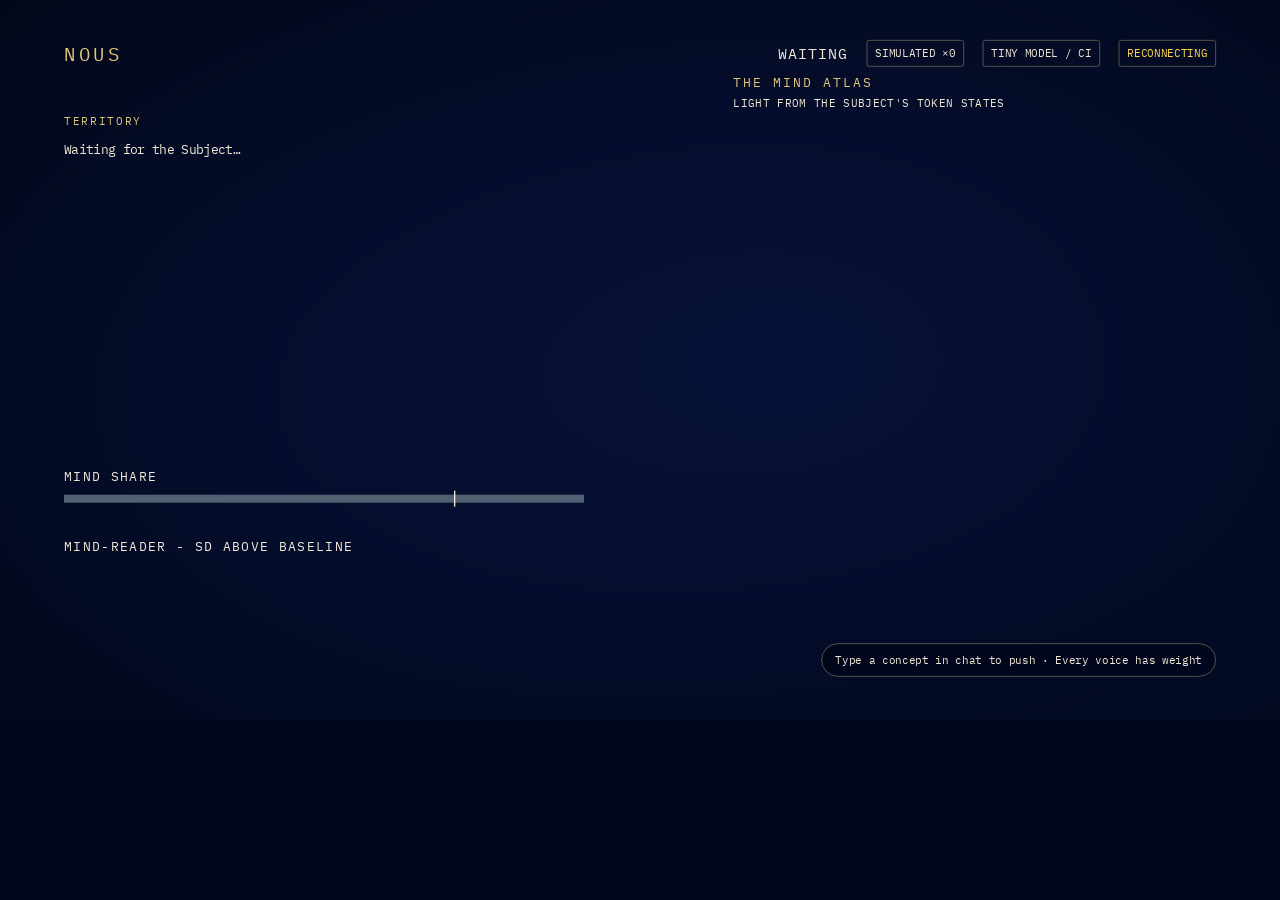
==== src/nous/overlay/index.html @ 226f7d2a "M-backend: rename project and package to NOUS" ====
<!doctype html>
<html lang="en"><head><meta charset="utf-8"><meta name="viewport" content="width=device-width,initial-scale=1"><link rel="icon" href="data:,"><title>NOUS · Mind Atlas</title><link rel="stylesheet" href="style.css"><script defer src="atlas.js"></script><script defer src="app.js"></script></head>
<body><main id="stage" aria-label="NOUS live view">
<canvas id="atlas-field" aria-label="Measured concept field"></canvas><canvas id="atlas-fx" aria-label="Token currents and concept stars"></canvas><div class="scrim left"></div><div class="scrim top"></div><div class="scrim bottom"></div>
<header><span class="brand">NOUS</span><span id="mode">WAITING</span><span id="source">SIMULATED ×0</span><span id="sim-source" hidden></span><span id="quality">TINY MODEL / CI</span><span id="connection" hidden>RECONNECTING</span></header>
<section id="hero"><div class="eyebrow"><span id="colour-label">territory</span><span id="panel-label"></span><span id="immune-chip" hidden>IMMUNE ON</span><span id="tamper" hidden>NEUTRALISED</span></div><div id="prompt">Waiting for the Subject…</div><div id="answer" aria-live="polite"></div><div id="history" aria-label="Last three answers"></div></section>
<section id="mind-share"><h2>MIND SHARE</h2><div id="share-bar"><i></i></div><div id="share-legend"></div></section>
<section id="mind-reader"><h2>MIND-READER - SD ABOVE BASELINE</h2><canvas id="reader" width="780" height="200" aria-label="Last sixty token measurements"></canvas><div id="ridge-labels"></div></section>
<aside id="sky-caption">THE MIND ATLAS<span>LIGHT FROM THE SUBJECT'S TOKEN STATES</span></aside><div id="reveal" hidden></div><div id="mode-caption" hidden></div><div id="pushes"></div><div id="instruction">Type a concept in chat to push · Every voice has weight</div><div id="scoreboard"></div>
<aside id="mvp" hidden aria-label="Round MVP"></aside></main></body></html>
---- src/nous/overlay/style.css ----
@font-face{font-family:Cormorant;src:url('fonts/CormorantGaramond.ttf') format('truetype');font-weight:300 700;font-display:block}
@font-face{font-family:Plex;src:url('fonts/IBMPlexMono.ttf') format('truetype');font-display:block}
:root{color-scheme:dark;--paper:#F1E9D6;--gold:#E1C679;--ground:#02061D}*{box-sizing:border-box}html,body{margin:0;width:100%;height:100%;overflow:hidden;background:var(--ground);color:var(--paper);font:20px Plex,monospace}body.transparent,body.transparent #stage{background:transparent}html:has(body.transparent){background:transparent}#stage{width: 1920px;height: 1080px;position:absolute;transform-origin:top left;background:var(--ground);overflow:hidden}canvas{display:block}#atlas-field,#atlas-fx{position:absolute;inset:0;width:1920px;height:1080px}#atlas-fx{pointer-events:none}.scrim{position:absolute;pointer-events:none;display:none}.transparent .scrim{display:block}.left{inset:0 auto 0 0;width:980px;background:linear-gradient(90deg,rgba(2,6,29,.96) 15%,rgba(2,6,29,.88) 80%,transparent)}.top{inset:0 0 auto;height:300px;background:linear-gradient(rgba(2,6,29,.8),transparent)}.bottom{inset:auto 0 0;height:260px;background:linear-gradient(transparent,rgba(2,6,29,.85))}header{position:absolute;left:96px;right:96px;top:57px;display:flex;align-items:center;gap:28px;height:46px;letter-spacing:2px;font-size:19px}.brand{font-size:28px;letter-spacing:5px;color:var(--gold);margin-right:auto}#mode{font-size:22px}#source,#sim-source,#quality,#connection{padding:8px 12px;border:1px solid #7d775c;border-radius:4px;letter-spacing:0;font-size:17px}#connection{color:#FFD54A}#hero{position:absolute;left:96px;top:168px;width:780px;height:520px}.eyebrow{display:flex;gap:20px;color:var(--gold);font-size:17px;line-height:28px}#colour-label{text-transform:uppercase;letter-spacing:3px}#prompt{font-size:19px;line-height:27px;margin:15px 0 12px;color:var(--paper)}#answer{height:392px;overflow:auto;scrollbar-width:none;font:500 56px/1.17 Cormorant,serif;white-space:pre-wrap;overflow-wrap:break-word;padding:8px 0 12px;text-shadow:0 2px 8px #02061D}#answer.scrolled{mask-image:linear-gradient(transparent 0,transparent 29%,#000 41%)}#answer span{opacity:1;text-decoration-thickness:2px;text-underline-offset:7px}#history{position:absolute;left:810px;top:0;width:245px;display:flex;flex-direction:column;gap:24px;max-height:500px;overflow:auto;scrollbar-width:none}#history article{font:20px/1.2 Cormorant,serif;opacity:.72;padding-left:14px;border-left:1px solid #7d775c}#history article b{display:block;font:17px Plex;margin-bottom:8px;color:var(--gold)}h2{font:20px Plex;letter-spacing:2px;margin:0 0 14px;line-height:28px}#mind-share{position:absolute;left:96px;top:700px;width:780px}#share-bar{height:12px;display:flex;position:relative;background:#526074}#share-bar>span{height:100%}#share-bar i{position:absolute;left:75%;height:24px;top:-6px;border-left:2px solid var(--paper);z-index:1}#share-legend{display:flex;flex-wrap:wrap;gap:8px 22px;margin-top:14px}#share-legend span{font-size:17px;line-height:23px;white-space:nowrap;max-width:100%;color:var(--paper)}#share-legend b{font-weight:400}#mind-reader{position:absolute;left:96px;top:806px;width:780px}#mind-reader h2{white-space:nowrap}#reader{position:absolute;left:0;top:35px;width:780px;height:200px}#ridge-labels{position:absolute;left:530px;top:35px;width:250px}.ridge-label{height:36px;white-space:nowrap;font-size:17px;line-height:18px;background:#02061D;padding-left:8px}.ridge-label small{font:17px Plex;display:block;opacity:.8}#sky-caption{position:absolute;left:1100px;top:112px;font:19px Plex;letter-spacing:4px;color:var(--gold)}#sky-caption span{display:block;margin-top:8px;letter-spacing:1px;font-size:17px;color:var(--paper)}#pushes{position:absolute;left:1120px;right:96px;bottom:120px;font-size:17px;line-height:26px;color:var(--paper)}#instruction{position:absolute;right:96px;bottom:65px;padding:13px 20px;border:1px solid #7d775c;border-radius:30px;font-size:17px;background:#02061De8}#scoreboard{position:absolute;left:1120px;top:255px;max-width:650px;font-size:20px;line-height:30px}#reveal{position:absolute;left:930px;top:450px;width:900px;text-align:center;font:500 150px/.95 Cormorant;color:var(--paper);text-shadow:0 0 45px #E1C679}#mode-caption{position:absolute;left:920px;top:450px;width:950px;text-align:center;font:500 100px Cormorant;letter-spacing:6px}#tamper{color:#7CD0EE}body.transparent #stage{color:var(--paper);text-shadow:0 2px 8px #02061D}body.blind #sky-caption{opacity:0}body.blind #share-legend{visibility:hidden}body.blind #history{visibility:hidden}
/* The shared clock advances the 120ms word reveal and 600ms Mind Share tween. */
@media(prefers-reduced-motion:reduce){*{scroll-behavior:auto!important;animation:none!important;transition:none!important}}

#answer.thinking:empty::before{content:'thinking…';font:20px Plex;opacity:.75}

#mvp{position:absolute;left:1120px;top:275px;max-width:680px;padding:18px 24px;background:#02061Dee;border:1px solid #E1C679;color:#F1E9D6;font:24px/1.4 Plex}
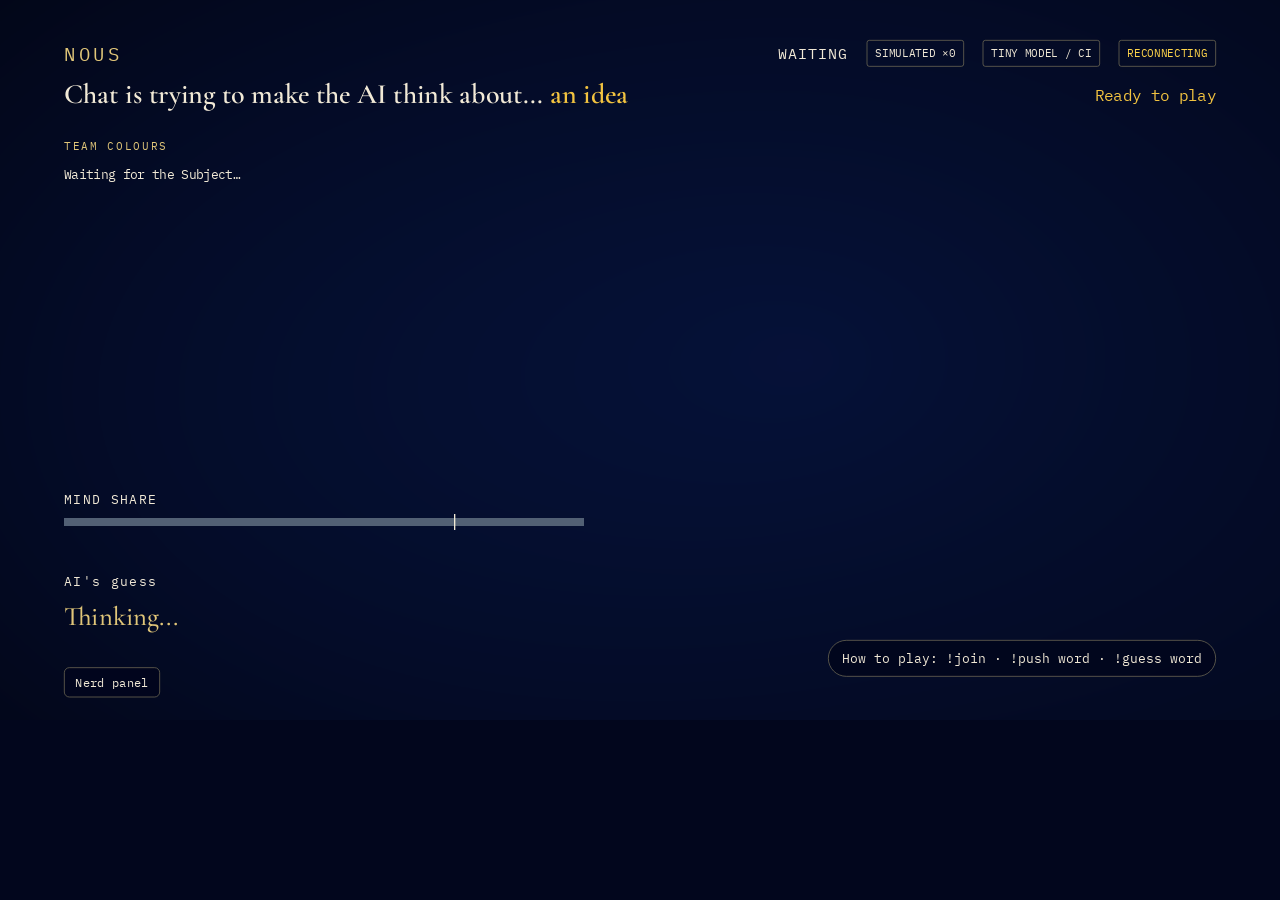
==== commit b884aef8: "M-easy: make rounds readable and finish the private first-run flow" ====
--- a/src/nous/overlay/index.html
+++ b/src/nous/overlay/index.html
@@ -1,10 +1,12 @@
 <!doctype html>
 <html lang="en"><head><meta charset="utf-8"><meta name="viewport" content="width=device-width,initial-scale=1"><link rel="icon" href="data:,"><title>NOUS · Mind Atlas</title><link rel="stylesheet" href="style.css"><script defer src="atlas.js"></script><script defer src="app.js"></script></head>
 <body><main id="stage" aria-label="NOUS live view">
-<canvas id="atlas-field" aria-label="Measured concept field"></canvas><canvas id="atlas-fx" aria-label="Token currents and concept stars"></canvas><div class="scrim left"></div><div class="scrim top"></div><div class="scrim bottom"></div>
+<canvas id="atlas-field" aria-label="AI thoughts"></canvas><canvas id="atlas-fx" aria-label="Team ideas in the night sky"></canvas><div class="scrim left"></div><div class="scrim top"></div><div class="scrim bottom"></div>
 <header><span class="brand">NOUS</span><span id="mode">WAITING</span><span id="source">SIMULATED ×0</span><span id="sim-source" hidden></span><span id="quality">TINY MODEL / CI</span><span id="connection" hidden>RECONNECTING</span></header>
-<section id="hero"><div class="eyebrow"><span id="colour-label">territory</span><span id="panel-label"></span><span id="immune-chip" hidden>IMMUNE ON</span><span id="tamper" hidden>NEUTRALISED</span></div><div id="prompt">Waiting for the Subject…</div><div id="answer" aria-live="polite"></div><div id="history" aria-label="Last three answers"></div></section>
+<div id="round-headline" aria-live="polite">Chat is trying to make the AI think about... <span id="target-word">an idea</span></div><div id="countdown" role="timer">Ready to play</div>
+<section id="hero"><div class="eyebrow"><span id="colour-label">Team colours</span><span id="panel-label"></span><span id="immune-chip" hidden>Defence on</span><span id="tamper" hidden>Tamper alarm</span></div><div id="prompt">Waiting for the Subject…</div><div id="answer" aria-live="polite"></div><div id="history" aria-label="Last three answers"></div></section>
 <section id="mind-share"><h2>MIND SHARE</h2><div id="share-bar"><i></i></div><div id="share-legend"></div></section>
-<section id="mind-reader"><h2>MIND-READER - SD ABOVE BASELINE</h2><canvas id="reader" width="780" height="200" aria-label="Last sixty token measurements"></canvas><div id="ridge-labels"></div></section>
-<aside id="sky-caption">THE MIND ATLAS<span>LIGHT FROM THE SUBJECT'S TOKEN STATES</span></aside><div id="reveal" hidden></div><div id="mode-caption" hidden></div><div id="pushes"></div><div id="instruction">Type a concept in chat to push · Every voice has weight</div><div id="scoreboard"></div>
+<section id="simple-reader"><h2>AI's guess</h2><p id="ai-guess">Thinking...</p></section>
+<details id="nerd"><summary>Nerd panel</summary><div id="nerd-content"><p id="nerd-values">Waiting for a round.</p><section id="mind-reader"><h2>MIND-READER - SD ABOVE BASELINE</h2><canvas id="reader" width="780" height="200" aria-label="Mind-Reader history"></canvas><div id="ridge-labels"></div></section></div></details>
+<aside id="sky-caption">THE MIND ATLAS<span>LIGHT FROM THE SUBJECT'S TOKEN STATES</span></aside><div id="reveal" hidden></div><div id="winner" hidden></div><div id="mode-caption" hidden></div><div id="pushes"></div><div id="instruction">How to play: !join · !push word · !guess word</div><div id="scoreboard"></div>
 <aside id="mvp" hidden aria-label="Round MVP"></aside></main></body></html>
--- a/src/nous/overlay/style.css
+++ b/src/nous/overlay/style.css
@@ -7,3 +7,5 @@
 #answer.thinking:empty::before{content:'thinking…';font:20px Plex;opacity:.75}
 
 #mvp{position:absolute;left:1120px;top:275px;max-width:680px;padding:18px 24px;background:#02061Dee;border:1px solid #E1C679;color:#F1E9D6;font:24px/1.4 Plex}
+
+#round-headline{position:absolute;left:96px;top:119px;right:280px;font:600 42px/1.1 Cormorant,serif;color:var(--paper)}#target-word{color:#F2C340}#countdown{position:absolute;right:96px;top:126px;font:24px Plex;color:#F2C340}#sky-caption{display:none}#hero{top:205px;height:500px}#answer{height:360px}#mind-share{top:735px}#simple-reader{position:absolute;left:96px;top:858px;width:780px}#ai-guess{font:500 40px Cormorant;margin:5px 0;color:#E1C679}#nerd{position:absolute;left:96px;bottom:34px;width:780px;font:18px Plex;z-index:8}#nerd summary{display:inline-block;cursor:pointer;border:1px solid #7d775c;border-radius:8px;padding:10px 16px;background:#02061Dee}#nerd-content{position:absolute;bottom:52px;left:0;width:820px;height:340px;background:#02061Dfa;border:1px solid #7d775c;padding:20px}#nerd-values{font:17px/1.4 Plex;margin:0;white-space:pre-wrap}#nerd #mind-reader{left:20px;top:80px;width:780px}body.blind #nerd #mind-reader{display:none}#winner{position:absolute;left:950px;top:645px;width:880px;text-align:center;font:600 60px/1.1 Cormorant;color:#F2C340;text-shadow:0 2px 15px #02061D}#reveal{top:465px}#instruction{max-width:840px;font-size:20px}#mode-caption{font-size:76px}#mvp{top:320px}
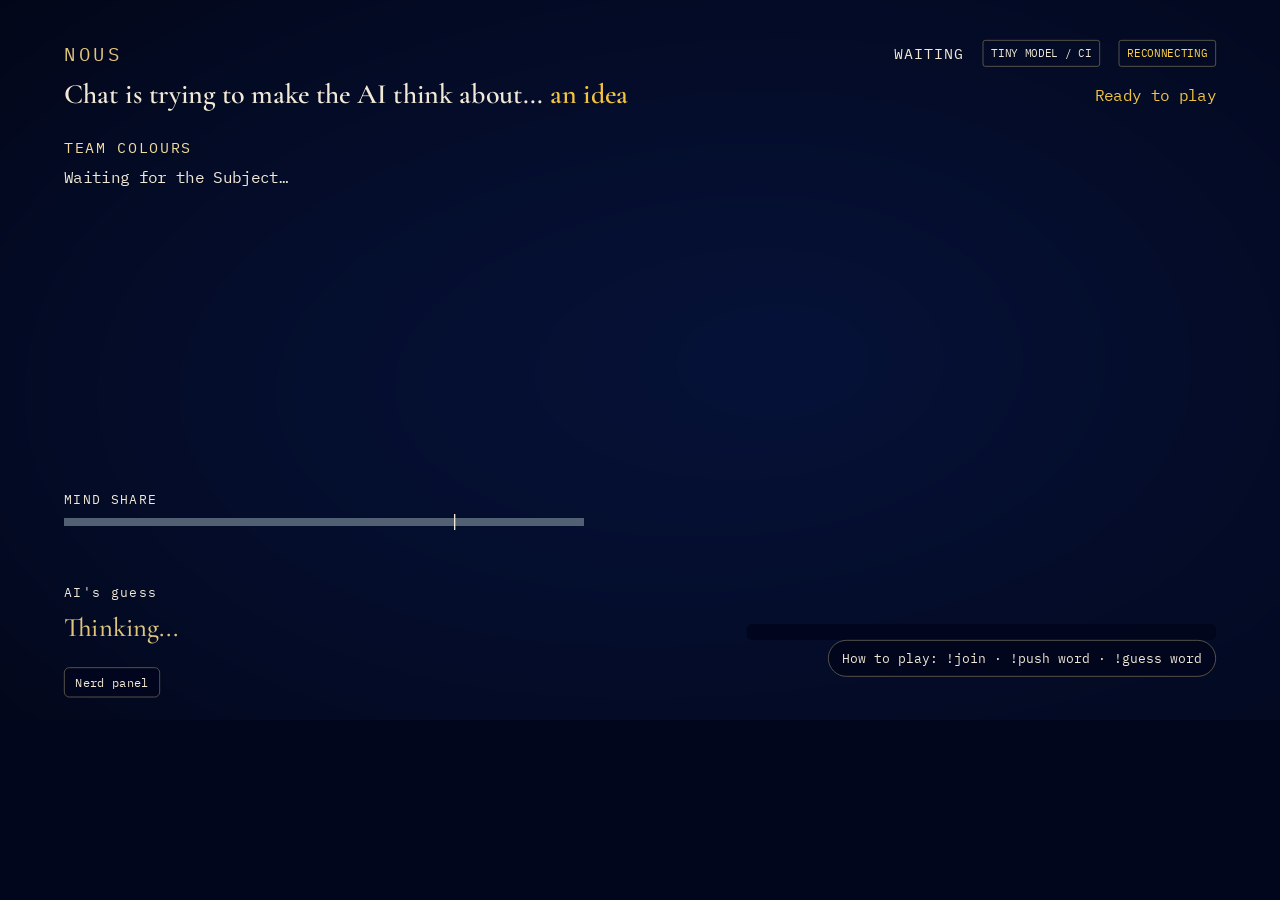
==== commit 943321f2: "M-visual: improve stream text, history and idle badges" ====
--- a/src/nous/overlay/index.html
+++ b/src/nous/overlay/index.html
@@ -2,7 +2,7 @@
 <html lang="en"><head><meta charset="utf-8"><meta name="viewport" content="width=device-width,initial-scale=1"><link rel="icon" href="data:,"><title>NOUS · Mind Atlas</title><link rel="stylesheet" href="style.css"><script defer src="atlas.js"></script><script defer src="app.js"></script></head>
 <body><main id="stage" aria-label="NOUS live view">
 <canvas id="atlas-field" aria-label="AI thoughts"></canvas><canvas id="atlas-fx" aria-label="Team ideas in the night sky"></canvas><div class="scrim left"></div><div class="scrim top"></div><div class="scrim bottom"></div>
-<header><span class="brand">NOUS</span><span id="mode">WAITING</span><span id="source">SIMULATED ×0</span><span id="sim-source" hidden></span><span id="quality">TINY MODEL / CI</span><span id="connection" hidden>RECONNECTING</span></header>
+<header><span class="brand">NOUS</span><span id="mode">WAITING</span><span id="source" hidden>Waiting for chat</span><span id="sim-source" hidden></span><span id="quality">TINY MODEL / CI</span><span id="connection" hidden>RECONNECTING</span></header>
 <div id="round-headline" aria-live="polite">Chat is trying to make the AI think about... <span id="target-word">an idea</span></div><div id="countdown" role="timer">Ready to play</div>
 <section id="hero"><div class="eyebrow"><span id="colour-label">Team colours</span><span id="panel-label"></span><span id="immune-chip" hidden>Defence on</span><span id="tamper" hidden>Tamper alarm</span></div><div id="prompt">Waiting for the Subject…</div><div id="answer" aria-live="polite"></div><div id="history" aria-label="Last three answers"></div></section>
 <section id="mind-share"><h2>MIND SHARE</h2><div id="share-bar"><i></i></div><div id="share-legend"></div></section>
--- a/src/nous/overlay/style.css
+++ b/src/nous/overlay/style.css
@@ -9,3 +9,22 @@
 #mvp{position:absolute;left:1120px;top:275px;max-width:680px;padding:18px 24px;background:#02061Dee;border:1px solid #E1C679;color:#F1E9D6;font:24px/1.4 Plex}
 
 #round-headline{position:absolute;left:96px;top:119px;right:280px;font:600 42px/1.1 Cormorant,serif;color:var(--paper)}#target-word{color:#F2C340}#countdown{position:absolute;right:96px;top:126px;font:24px Plex;color:#F2C340}#sky-caption{display:none}#hero{top:205px;height:500px}#answer{height:360px}#mind-share{top:735px}#simple-reader{position:absolute;left:96px;top:858px;width:780px}#ai-guess{font:500 40px Cormorant;margin:5px 0;color:#E1C679}#nerd{position:absolute;left:96px;bottom:34px;width:780px;font:18px Plex;z-index:8}#nerd summary{display:inline-block;cursor:pointer;border:1px solid #7d775c;border-radius:8px;padding:10px 16px;background:#02061Dee}#nerd-content{position:absolute;bottom:52px;left:0;width:820px;height:340px;background:#02061Dfa;border:1px solid #7d775c;padding:20px}#nerd-values{font:17px/1.4 Plex;margin:0;white-space:pre-wrap}#nerd #mind-reader{left:20px;top:80px;width:780px}body.blind #nerd #mind-reader{display:none}#winner{position:absolute;left:950px;top:645px;width:880px;text-align:center;font:600 60px/1.1 Cormorant;color:#F2C340;text-shadow:0 2px 15px #02061D}#reveal{top:465px}#instruction{max-width:840px;font-size:20px}#mode-caption{font-size:76px}#mvp{top:320px}
+
+/* Stream text keeps a constant parchment foreground; team signals remain in the map and bar. */
+#answer{color:#F1E9D6;text-shadow:0 2px 6px #02061D,0 0 18px #5B8CFF66}
+#answer span{text-decoration:none;color:inherit}
+#answer strong,#history strong{font-weight:700}
+#answer code,#history code{font-family:inherit;background:#182645;border-radius:4px;padding:0 3px}
+.eyebrow{font-size:22px;line-height:32px;color:#F1DC9E}
+#prompt{font-size:24px;line-height:32px;color:#F1E9D6;margin:12px 0}
+#answer{height:348px}
+#share-legend span{font-size:22px;line-height:29px;color:#F1E9D6}
+#share-legend b{font-weight:500}
+#simple-reader{top:875px}
+#pushes{font-size:24px;line-height:34px;text-shadow:0 2px 6px #02061D;background:#02061Ddf;padding:12px 18px;border-radius:8px}
+/* A separate right rail keeps earlier answers outside the central map's 350px radius. */
+#history{left:1536px;top:0;width:264px;max-height:520px;gap:14px}
+#history article{font:24px/1.2 Cormorant,serif;opacity:1;padding:14px;background:#02061Df5;border:1px solid #8C7945;border-radius:8px;color:#F1E9D6;max-height:160px;overflow:auto;scrollbar-width:thin;overflow-wrap:break-word;text-shadow:0 2px 5px #02061D}
+#history article b{font:19px/1.3 Plex;color:#F1DC9E;margin-bottom:8px}
+
+body.revealed #history{visibility:hidden}
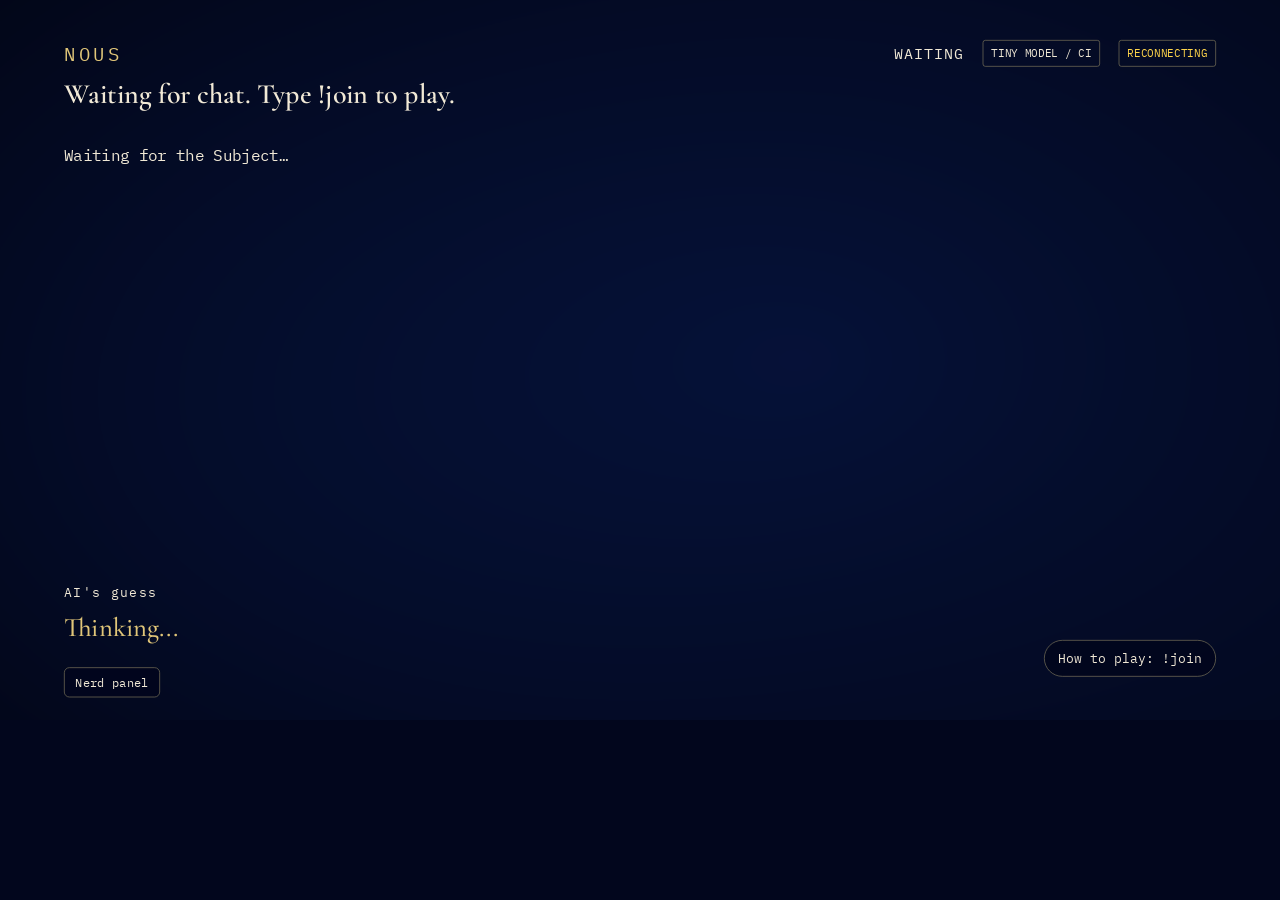
==== commit bca84523: "M-visual: keep idle screens calm and complete answers visible" ====
--- a/src/nous/overlay/index.html
+++ b/src/nous/overlay/index.html
@@ -1,12 +1,12 @@
 <!doctype html>
 <html lang="en"><head><meta charset="utf-8"><meta name="viewport" content="width=device-width,initial-scale=1"><link rel="icon" href="data:,"><title>NOUS · Mind Atlas</title><link rel="stylesheet" href="style.css"><script defer src="atlas.js"></script><script defer src="app.js"></script></head>
-<body><main id="stage" aria-label="NOUS live view">
+<body class="waiting"><main id="stage" aria-label="NOUS live view">
 <canvas id="atlas-field" aria-label="AI thoughts"></canvas><canvas id="atlas-fx" aria-label="Team ideas in the night sky"></canvas><div class="scrim left"></div><div class="scrim top"></div><div class="scrim bottom"></div>
 <header><span class="brand">NOUS</span><span id="mode">WAITING</span><span id="source" hidden>Waiting for chat</span><span id="sim-source" hidden></span><span id="quality">TINY MODEL / CI</span><span id="connection" hidden>RECONNECTING</span></header>
-<div id="round-headline" aria-live="polite">Chat is trying to make the AI think about... <span id="target-word">an idea</span></div><div id="countdown" role="timer">Ready to play</div>
+<div id="round-headline" aria-live="polite">Waiting for chat. Type !join to play.</div><div id="countdown" role="timer">Ready to play</div>
 <section id="hero"><div class="eyebrow"><span id="colour-label">Team colours</span><span id="panel-label"></span><span id="immune-chip" hidden>Defence on</span><span id="tamper" hidden>Tamper alarm</span></div><div id="prompt">Waiting for the Subject…</div><div id="answer" aria-live="polite"></div><div id="history" aria-label="Last three answers"></div></section>
 <section id="mind-share"><h2>MIND SHARE</h2><div id="share-bar"><i></i></div><div id="share-legend"></div></section>
 <section id="simple-reader"><h2>AI's guess</h2><p id="ai-guess">Thinking...</p></section>
 <details id="nerd"><summary>Nerd panel</summary><div id="nerd-content"><p id="nerd-values">Waiting for a round.</p><section id="mind-reader"><h2>MIND-READER - SD ABOVE BASELINE</h2><canvas id="reader" width="780" height="200" aria-label="Mind-Reader history"></canvas><div id="ridge-labels"></div></section></div></details>
-<aside id="sky-caption">THE MIND ATLAS<span>LIGHT FROM THE SUBJECT'S TOKEN STATES</span></aside><div id="reveal" hidden></div><div id="winner" hidden></div><div id="mode-caption" hidden></div><div id="pushes"></div><div id="instruction">How to play: !join · !push word · !guess word</div><div id="scoreboard"></div>
+<aside id="sky-caption">THE MIND ATLAS<span>LIGHT FROM THE SUBJECT'S TOKEN STATES</span></aside><div id="reveal" hidden></div><div id="winner" hidden></div><div id="mode-caption" hidden></div><div id="pushes"></div><div id="instruction">How to play: !join</div><div id="scoreboard"></div>
 <aside id="mvp" hidden aria-label="Round MVP"></aside></main></body></html>
--- a/src/nous/overlay/style.css
+++ b/src/nous/overlay/style.css
@@ -1,6 +1,6 @@
 @font-face{font-family:Cormorant;src:url('fonts/CormorantGaramond.ttf') format('truetype');font-weight:300 700;font-display:block}
 @font-face{font-family:Plex;src:url('fonts/IBMPlexMono.ttf') format('truetype');font-display:block}
-:root{color-scheme:dark;--paper:#F1E9D6;--gold:#E1C679;--ground:#02061D}*{box-sizing:border-box}html,body{margin:0;width:100%;height:100%;overflow:hidden;background:var(--ground);color:var(--paper);font:20px Plex,monospace}body.transparent,body.transparent #stage{background:transparent}html:has(body.transparent){background:transparent}#stage{width: 1920px;height: 1080px;position:absolute;transform-origin:top left;background:var(--ground);overflow:hidden}canvas{display:block}#atlas-field,#atlas-fx{position:absolute;inset:0;width:1920px;height:1080px}#atlas-fx{pointer-events:none}.scrim{position:absolute;pointer-events:none;display:none}.transparent .scrim{display:block}.left{inset:0 auto 0 0;width:980px;background:linear-gradient(90deg,rgba(2,6,29,.96) 15%,rgba(2,6,29,.88) 80%,transparent)}.top{inset:0 0 auto;height:300px;background:linear-gradient(rgba(2,6,29,.8),transparent)}.bottom{inset:auto 0 0;height:260px;background:linear-gradient(transparent,rgba(2,6,29,.85))}header{position:absolute;left:96px;right:96px;top:57px;display:flex;align-items:center;gap:28px;height:46px;letter-spacing:2px;font-size:19px}.brand{font-size:28px;letter-spacing:5px;color:var(--gold);margin-right:auto}#mode{font-size:22px}#source,#sim-source,#quality,#connection{padding:8px 12px;border:1px solid #7d775c;border-radius:4px;letter-spacing:0;font-size:17px}#connection{color:#FFD54A}#hero{position:absolute;left:96px;top:168px;width:780px;height:520px}.eyebrow{display:flex;gap:20px;color:var(--gold);font-size:17px;line-height:28px}#colour-label{text-transform:uppercase;letter-spacing:3px}#prompt{font-size:19px;line-height:27px;margin:15px 0 12px;color:var(--paper)}#answer{height:392px;overflow:auto;scrollbar-width:none;font:500 56px/1.17 Cormorant,serif;white-space:pre-wrap;overflow-wrap:break-word;padding:8px 0 12px;text-shadow:0 2px 8px #02061D}#answer.scrolled{mask-image:linear-gradient(transparent 0,transparent 29%,#000 41%)}#answer span{opacity:1;text-decoration-thickness:2px;text-underline-offset:7px}#history{position:absolute;left:810px;top:0;width:245px;display:flex;flex-direction:column;gap:24px;max-height:500px;overflow:auto;scrollbar-width:none}#history article{font:20px/1.2 Cormorant,serif;opacity:.72;padding-left:14px;border-left:1px solid #7d775c}#history article b{display:block;font:17px Plex;margin-bottom:8px;color:var(--gold)}h2{font:20px Plex;letter-spacing:2px;margin:0 0 14px;line-height:28px}#mind-share{position:absolute;left:96px;top:700px;width:780px}#share-bar{height:12px;display:flex;position:relative;background:#526074}#share-bar>span{height:100%}#share-bar i{position:absolute;left:75%;height:24px;top:-6px;border-left:2px solid var(--paper);z-index:1}#share-legend{display:flex;flex-wrap:wrap;gap:8px 22px;margin-top:14px}#share-legend span{font-size:17px;line-height:23px;white-space:nowrap;max-width:100%;color:var(--paper)}#share-legend b{font-weight:400}#mind-reader{position:absolute;left:96px;top:806px;width:780px}#mind-reader h2{white-space:nowrap}#reader{position:absolute;left:0;top:35px;width:780px;height:200px}#ridge-labels{position:absolute;left:530px;top:35px;width:250px}.ridge-label{height:36px;white-space:nowrap;font-size:17px;line-height:18px;background:#02061D;padding-left:8px}.ridge-label small{font:17px Plex;display:block;opacity:.8}#sky-caption{position:absolute;left:1100px;top:112px;font:19px Plex;letter-spacing:4px;color:var(--gold)}#sky-caption span{display:block;margin-top:8px;letter-spacing:1px;font-size:17px;color:var(--paper)}#pushes{position:absolute;left:1120px;right:96px;bottom:120px;font-size:17px;line-height:26px;color:var(--paper)}#instruction{position:absolute;right:96px;bottom:65px;padding:13px 20px;border:1px solid #7d775c;border-radius:30px;font-size:17px;background:#02061De8}#scoreboard{position:absolute;left:1120px;top:255px;max-width:650px;font-size:20px;line-height:30px}#reveal{position:absolute;left:930px;top:450px;width:900px;text-align:center;font:500 150px/.95 Cormorant;color:var(--paper);text-shadow:0 0 45px #E1C679}#mode-caption{position:absolute;left:920px;top:450px;width:950px;text-align:center;font:500 100px Cormorant;letter-spacing:6px}#tamper{color:#7CD0EE}body.transparent #stage{color:var(--paper);text-shadow:0 2px 8px #02061D}body.blind #sky-caption{opacity:0}body.blind #share-legend{visibility:hidden}body.blind #history{visibility:hidden}
+:root{color-scheme:dark;--paper:#F1E9D6;--gold:#E1C679;--ground:#02061D}*{box-sizing:border-box}html,body{margin:0;width:100%;height:100%;overflow:hidden;background:var(--ground);color:var(--paper);font:20px Plex,monospace}body.transparent,body.transparent #stage{background:transparent}html:has(body.transparent){background:transparent}#stage{width: 1920px;height: 1080px;position:absolute;transform-origin:top left;background:var(--ground);overflow:hidden}canvas{display:block}#atlas-field,#atlas-fx{position:absolute;inset:0;width:1920px;height:1080px}#atlas-fx{pointer-events:none}.scrim{position:absolute;pointer-events:none;display:none}.transparent .scrim{display:block}.left{inset:0 auto 0 0;width:980px;background:linear-gradient(90deg,rgba(2,6,29,.96) 15%,rgba(2,6,29,.88) 80%,transparent)}.top{inset:0 0 auto;height:300px;background:linear-gradient(rgba(2,6,29,.8),transparent)}.bottom{inset:auto 0 0;height:260px;background:linear-gradient(transparent,rgba(2,6,29,.85))}header{position:absolute;left:96px;right:96px;top:57px;display:flex;align-items:center;gap:28px;height:46px;letter-spacing:2px;font-size:19px}.brand{font-size:28px;letter-spacing:5px;color:var(--gold);margin-right:auto}#mode{font-size:22px}#source,#sim-source,#quality,#connection{padding:8px 12px;border:1px solid #7d775c;border-radius:4px;letter-spacing:0;font-size:17px}#connection{color:#FFD54A}#hero{position:absolute;left:96px;top:168px;width:780px;height:520px}.eyebrow{display:flex;gap:20px;color:var(--gold);font-size:17px;line-height:28px}#colour-label{text-transform:uppercase;letter-spacing:3px}#prompt{font-size:19px;line-height:27px;margin:15px 0 12px;color:var(--paper)}#answer{height:392px;overflow:hidden;font:500 56px/1.17 Cormorant,serif;white-space:pre-wrap;overflow-wrap:break-word;padding:8px 0 12px;text-shadow:0 2px 8px #02061D}#answer span{opacity:1;text-decoration-thickness:2px;text-underline-offset:7px}#history{position:absolute;left:810px;top:0;width:245px;display:flex;flex-direction:column;gap:24px;max-height:500px;overflow:visible}#history article{font:20px/1.2 Cormorant,serif;opacity:.72;padding-left:14px;border-left:1px solid #7d775c}#history article b{display:block;font:17px Plex;margin-bottom:8px;color:var(--gold)}h2{font:20px Plex;letter-spacing:2px;margin:0 0 14px;line-height:28px}#mind-share{position:absolute;left:96px;top:700px;width:780px}#share-bar{height:12px;display:flex;position:relative;background:#526074}#share-bar>span{height:100%}#share-bar i{position:absolute;left:75%;height:24px;top:-6px;border-left:2px solid var(--paper);z-index:1}#share-legend{display:flex;flex-wrap:wrap;gap:8px 22px;margin-top:14px}#share-legend span{font-size:17px;line-height:23px;white-space:nowrap;max-width:100%;color:var(--paper)}#share-legend b{font-weight:400}#mind-reader{position:absolute;left:96px;top:806px;width:780px}#mind-reader h2{white-space:nowrap}#reader{position:absolute;left:0;top:35px;width:780px;height:200px}#ridge-labels{position:absolute;left:530px;top:35px;width:250px}.ridge-label{height:36px;white-space:nowrap;font-size:17px;line-height:18px;background:#02061D;padding-left:8px}.ridge-label small{font:17px Plex;display:block;opacity:.8}#sky-caption{position:absolute;left:1100px;top:112px;font:19px Plex;letter-spacing:4px;color:var(--gold)}#sky-caption span{display:block;margin-top:8px;letter-spacing:1px;font-size:17px;color:var(--paper)}#pushes{position:absolute;left:1120px;right:96px;bottom:120px;font-size:17px;line-height:26px;color:var(--paper)}#instruction{position:absolute;right:96px;bottom:65px;padding:13px 20px;border:1px solid #7d775c;border-radius:30px;font-size:17px;background:#02061De8}#scoreboard{position:absolute;left:1120px;top:255px;max-width:650px;font-size:20px;line-height:30px}#reveal{position:absolute;left:930px;top:450px;width:900px;text-align:center;font:500 150px/.95 Cormorant;color:var(--paper);text-shadow:0 0 45px #E1C679}#mode-caption{position:absolute;left:920px;top:450px;width:950px;text-align:center;font:500 100px Cormorant;letter-spacing:6px}#tamper{color:#7CD0EE}body.transparent #stage{color:var(--paper);text-shadow:0 2px 8px #02061D}body.blind #sky-caption{opacity:0}body.blind #share-legend{visibility:hidden}body.blind #history{visibility:hidden}
 /* The shared clock advances the 120ms word reveal and 600ms Mind Share tween. */
 @media(prefers-reduced-motion:reduce){*{scroll-behavior:auto!important;animation:none!important;transition:none!important}}
 
@@ -24,7 +24,12 @@
 #pushes{font-size:24px;line-height:34px;text-shadow:0 2px 6px #02061D;background:#02061Ddf;padding:12px 18px;border-radius:8px}
 /* A separate right rail keeps earlier answers outside the central map's 350px radius. */
 #history{left:1536px;top:0;width:264px;max-height:520px;gap:14px}
-#history article{font:24px/1.2 Cormorant,serif;opacity:1;padding:14px;background:#02061Df5;border:1px solid #8C7945;border-radius:8px;color:#F1E9D6;max-height:160px;overflow:auto;scrollbar-width:thin;overflow-wrap:break-word;text-shadow:0 2px 5px #02061D}
+#history article{font:24px/1.2 Cormorant,serif;opacity:1;padding:14px;background:#02061Df5;border:1px solid #8C7945;border-radius:8px;color:#F1E9D6;flex:0 0 auto;overflow:visible;overflow-wrap:break-word;text-shadow:0 2px 5px #02061D}
 #history article b{font:19px/1.3 Plex;color:#F1DC9E;margin-bottom:8px}
 
 body.revealed #history{visibility:hidden}
+
+/* Quiet background answers keep their text and map, without announcing a team round. */
+body.waiting #colour-label,body.waiting #panel-label,body.waiting #mind-share,body.waiting #countdown,body.waiting #mode-caption{display:none}
+#pushes:empty{display:none}
+#history article>div{white-space:pre-wrap;line-height:28.8px;display:-webkit-box;-webkit-box-orient:vertical;-webkit-line-clamp:3;line-clamp:3;overflow:hidden}
